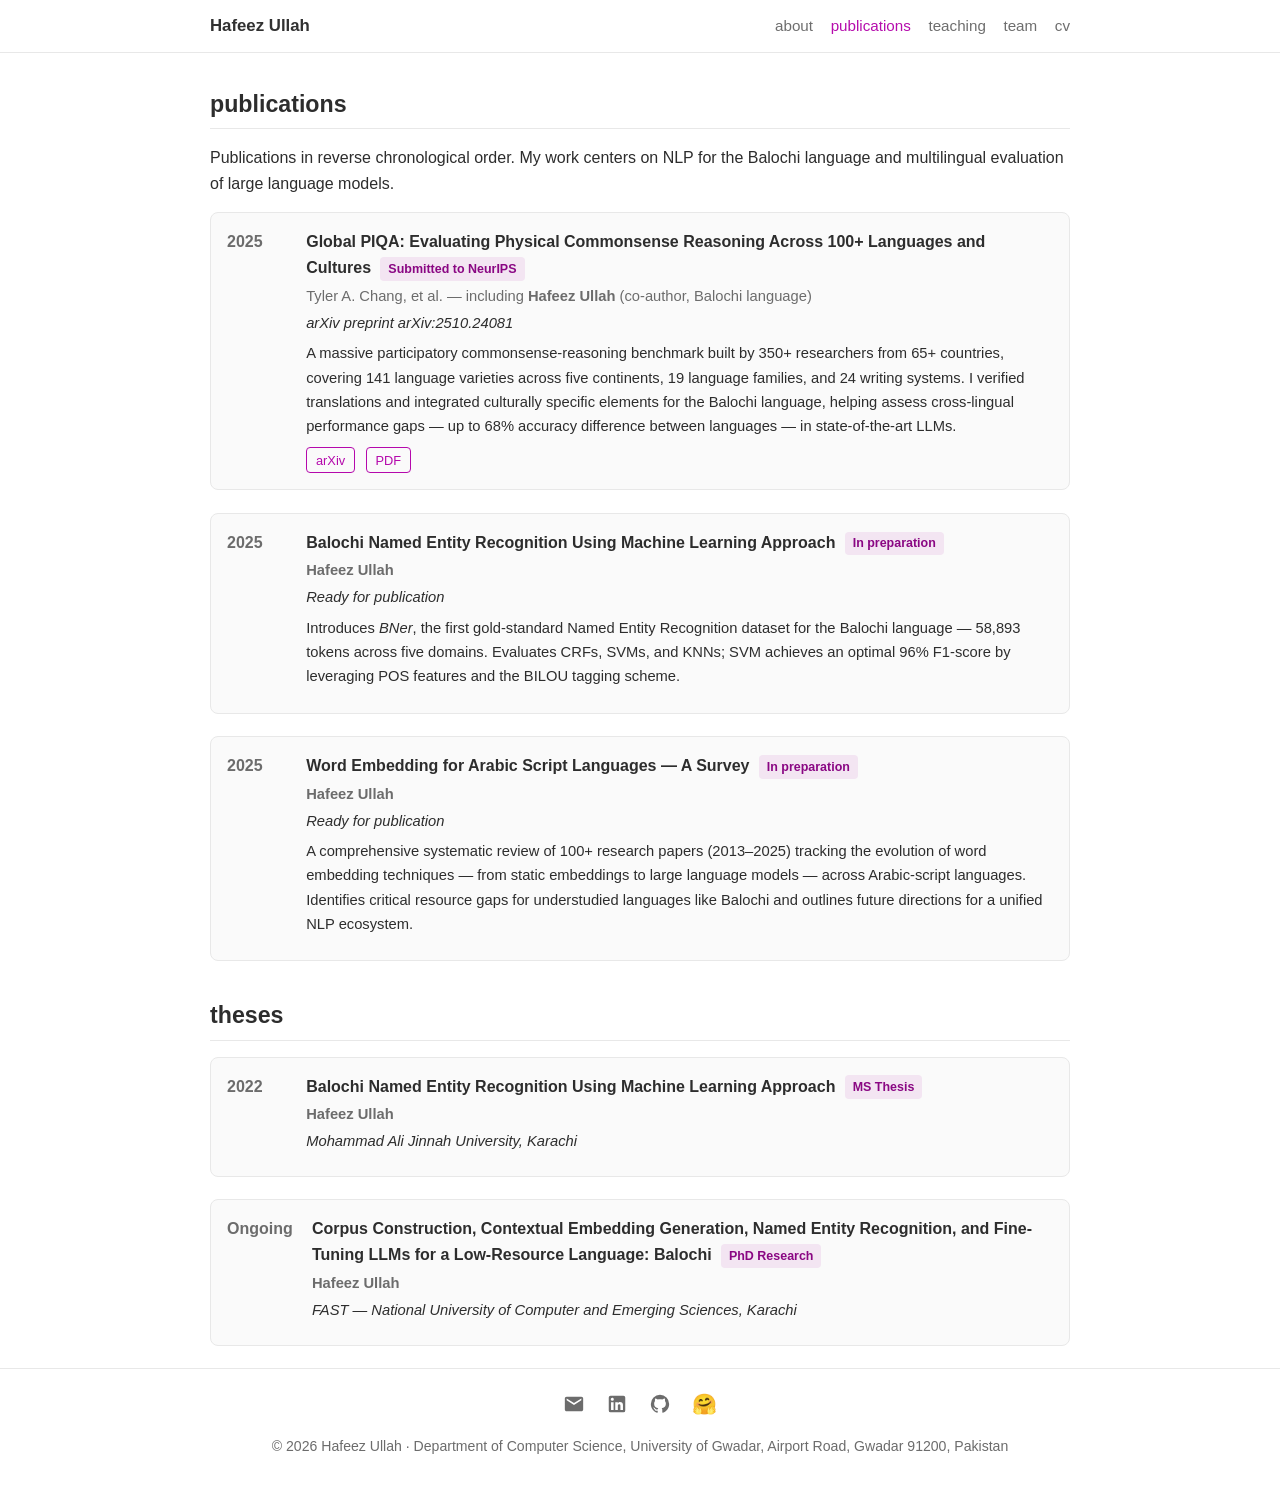
==== publications.html @ c69b8f65 "Personal academic website: about, publications, teaching, team, CV Co-Authored-By: Claude Fable 5 <n" ====
<!DOCTYPE html>
<html lang="en">
<head>
  <meta charset="UTF-8">
  <meta name="viewport" content="width=device-width, initial-scale=1.0">
  <title>Publications — Hafeez Ullah</title>
  <meta name="description" content="Publications by Hafeez Ullah — Balochi NLP, low-resource languages, and multilingual LLM evaluation.">
  <link rel="stylesheet" href="assets/css/style.css">
  <link rel="icon" href="data:image/svg+xml,<svg xmlns=%22http://www.w3.org/2000/svg%22 viewBox=%220 0 100 100%22><text y=%22.9em%22 font-size=%2290%22>🎓</text></svg>">
</head>
<body>

<nav>
  <div class="nav-inner">
    <a class="nav-brand" href="index.html">Hafeez Ullah</a>
    <ul class="nav-links">
      <li><a href="index.html">about</a></li>
      <li><a href="publications.html" class="active">publications</a></li>
      <li><a href="teaching.html">teaching</a></li>
      <li><a href="team.html">team</a></li>
      <li><a href="cv.html">cv</a></li>
    </ul>
  </div>
</nav>

<main class="container">
  <h2 style="margin-top:2rem;">publications</h2>
  <p>Publications in reverse chronological order. My work centers on NLP for the Balochi language and multilingual evaluation of large language models.</p>

  <div class="pub">
    <div class="pub-year">2025</div>
    <div class="pub-body">
      <div class="pub-title">Global PIQA: Evaluating Physical Commonsense Reasoning Across 100+ Languages and Cultures <span class="badge">Submitted to NeurIPS</span></div>
      <div class="pub-authors">Tyler A. Chang, et al. — including <strong>Hafeez Ullah</strong> (co-author, Balochi language)</div>
      <div class="pub-venue">arXiv preprint arXiv:2510.24081</div>
      <div class="pub-summary">
        A massive participatory commonsense-reasoning benchmark built by 350+ researchers from 65+ countries,
        covering 141 language varieties across five continents, 19 language families, and 24 writing systems.
        I verified translations and integrated culturally specific elements for the Balochi language, helping
        assess cross-lingual performance gaps — up to 68% accuracy difference between languages — in
        state-of-the-art LLMs.
      </div>
      <div class="pub-links">
        <a href="https://arxiv.org/abs/2510.24081" target="_blank" rel="noopener">arXiv</a>
        <a href="https://arxiv.org/pdf/2510.24081" target="_blank" rel="noopener">PDF</a>
      </div>
    </div>
  </div>

  <div class="pub">
    <div class="pub-year">2025</div>
    <div class="pub-body">
      <div class="pub-title">Balochi Named Entity Recognition Using Machine Learning Approach <span class="badge">In preparation</span></div>
      <div class="pub-authors"><strong>Hafeez Ullah</strong></div>
      <div class="pub-venue">Ready for publication</div>
      <div class="pub-summary">
        Introduces <em>BNer</em>, the first gold-standard Named Entity Recognition dataset for the Balochi
        language — 58,893 tokens across five domains. Evaluates CRFs, SVMs, and KNNs; SVM achieves an
        optimal 96% F1-score by leveraging POS features and the BILOU tagging scheme.
      </div>
    </div>
  </div>

  <div class="pub">
    <div class="pub-year">2025</div>
    <div class="pub-body">
      <div class="pub-title">Word Embedding for Arabic Script Languages — A Survey <span class="badge">In preparation</span></div>
      <div class="pub-authors"><strong>Hafeez Ullah</strong></div>
      <div class="pub-venue">Ready for publication</div>
      <div class="pub-summary">
        A comprehensive systematic review of 100+ research papers (2013–2025) tracking the evolution of word
        embedding techniques — from static embeddings to large language models — across Arabic-script
        languages. Identifies critical resource gaps for understudied languages like Balochi and outlines
        future directions for a unified NLP ecosystem.
      </div>
    </div>
  </div>

  <h2>theses</h2>

  <div class="pub">
    <div class="pub-year">2022</div>
    <div class="pub-body">
      <div class="pub-title">Balochi Named Entity Recognition Using Machine Learning Approach <span class="badge">MS Thesis</span></div>
      <div class="pub-authors"><strong>Hafeez Ullah</strong></div>
      <div class="pub-venue">Mohammad Ali Jinnah University, Karachi</div>
    </div>
  </div>

  <div class="pub">
    <div class="pub-year">Ongoing</div>
    <div class="pub-body">
      <div class="pub-title">Corpus Construction, Contextual Embedding Generation, Named Entity Recognition, and Fine-Tuning LLMs for a Low-Resource Language: Balochi <span class="badge">PhD Research</span></div>
      <div class="pub-authors"><strong>Hafeez Ullah</strong></div>
      <div class="pub-venue">FAST — National University of Computer and Emerging Sciences, Karachi</div>
    </div>
  </div>
</main>

<footer>
  <div class="social">
    <a href="mailto:hafeezullah@ug.edu.pk" title="Email" aria-label="Email">
      <svg viewBox="0 0 24 24"><path d="M20 4H4c-1.1 0-2 .9-2 2v12c0 1.1.9 2 2 2h16c1.1 0 2-.9 2-2V6c0-1.1-.9-2-2-2zm0 4-8 5-8-5V6l8 5 8-5v2z"/></svg>
    </a>
    <a href="https://www.linkedin.com/in/hafeez-ullah-7a5328353/" target="_blank" rel="noopener" title="LinkedIn" aria-label="LinkedIn">
      <svg viewBox="0 0 24 24"><path d="M19 3a2 2 0 0 1 2 2v14a2 2 0 0 1-2 2H5a2 2 0 0 1-2-2V5a2 2 0 0 1 2-2h14m-.5 15.5v-5.3a3.26 3.26 0 0 0-3.26-3.26c-.85 0-1.84.52-2.32 1.3v-1.11h-2.79v8.37h2.79v-4.93c0-.77.62-1.4 1.39-1.4a1.4 1.4 0 0 1 1.4 1.4v4.93h2.79M6.88 8.56a1.68 1.68 0 0 0 1.68-1.68c0-.93-.75-1.69-1.68-1.69a1.69 1.69 0 0 0-1.69 1.69c0 .93.76 1.68 1.69 1.68m1.39 9.94v-8.37H5.5v8.37h2.77z"/></svg>
    </a>
    <a href="https://github.com/hafeezug" target="_blank" rel="noopener" title="GitHub" aria-label="GitHub">
      <svg viewBox="0 0 24 24"><path d="M12 2A10 10 0 0 0 2 12c0 4.42 2.87 8.17 6.84 9.5.5.08.66-.23.66-.5v-1.69c-2.77.6-3.36-1.34-3.36-1.34-.46-1.16-1.11-1.47-1.11-1.47-.91-.62.07-.6.07-.6 1 .07 1.53 1.03 1.53 1.03.87 1.52 2.34 1.07 2.91.83.09-.65.35-1.09.63-1.34-2.22-.25-4.55-1.11-4.55-4.92 0-1.11.38-2 1.03-2.71-.1-.25-.45-1.29.1-2.64 0 0 .84-.27 2.75 1.02.79-.22 1.65-.33 2.5-.33s1.71.11 2.5.33c1.91-1.29 2.75-1.02 2.75-1.02.55 1.35.2 2.39.1 2.64.65.71 1.03 1.6 1.03 2.71 0 3.82-2.34 4.66-4.57 4.91.36.31.69.92.69 1.85V21c0 .27.16.59.67.5C19.14 20.16 22 16.42 22 12A10 10 0 0 0 12 2z"/></svg>
    </a>
    <a href="https://huggingface.co/hafeez007" target="_blank" rel="noopener" title="Hugging Face" aria-label="Hugging Face" style="font-size:20px; line-height:22px;">🤗</a>
  </div>
  <div>© 2026 Hafeez Ullah · Department of Computer Science, University of Gwadar, Airport Road, Gwadar 91200, Pakistan</div>
</footer>

</body>
</html>
---- assets/css/style.css ----
/* Academic personal site — inspired by al-folio */
:root {
  --bg: #ffffff;
  --text: #2d2d2d;
  --muted: #6c6c6c;
  --accent: #b509ac;
  --accent-dark: #8a0783;
  --border: #e8e8e8;
  --card: #fafafa;
  --badge-bg: #f3e5f2;
}
@media (prefers-color-scheme: dark) {
  :root {
    --bg: #1c1c1d;
    --text: #e4e4e4;
    --muted: #a0a0a0;
    --accent: #d465ce;
    --accent-dark: #e08ddb;
    --border: #333;
    --card: #242425;
    --badge-bg: #3a2139;
  }
}
* { margin: 0; padding: 0; box-sizing: border-box; }
html { scroll-behavior: smooth; }
body {
  font-family: "Segoe UI", Roboto, "Helvetica Neue", Arial, sans-serif;
  background: var(--bg);
  color: var(--text);
  line-height: 1.65;
  font-size: 16px;
}
.container { max-width: 900px; margin: 0 auto; padding: 0 1.25rem; }

/* Navigation */
nav {
  border-bottom: 1px solid var(--border);
  position: sticky; top: 0;
  background: var(--bg);
  z-index: 10;
  opacity: 0.98;
}
.nav-inner {
  max-width: 900px; margin: 0 auto; padding: 0.75rem 1.25rem;
  display: flex; align-items: center; justify-content: space-between;
  flex-wrap: wrap; gap: 0.5rem;
}
.nav-brand { font-weight: 600; font-size: 1.05rem; color: var(--text); text-decoration: none; }
.nav-brand:hover { color: var(--accent); }
.nav-links { display: flex; gap: 1.1rem; flex-wrap: wrap; list-style: none; }
.nav-links a { color: var(--muted); text-decoration: none; font-size: 0.95rem; }
.nav-links a:hover, .nav-links a.active { color: var(--accent); }

/* Header / hero */
header.hero { padding: 2.5rem 0 1.5rem; }
.hero-grid { display: flex; gap: 2rem; align-items: flex-start; flex-wrap: wrap; }
.hero-text { flex: 1 1 420px; }
.hero-photo { flex: 0 0 auto; text-align: center; }
.hero-photo img {
  width: 210px; height: 210px; object-fit: cover;
  border-radius: 8px; border: 1px solid var(--border);
}
.hero-photo .caption { font-size: 0.85rem; color: var(--muted); margin-top: 0.5rem; }
h1 { font-size: 2.1rem; font-weight: 650; margin-bottom: 0.25rem; }
h1 .accent { color: var(--accent); }
.subtitle { color: var(--muted); font-size: 1.05rem; margin-bottom: 1rem; }
.subtitle a { color: var(--accent); text-decoration: none; }

h2 {
  font-size: 1.45rem; font-weight: 600;
  margin: 2.2rem 0 1rem;
  padding-bottom: 0.3rem;
  border-bottom: 1px solid var(--border);
}
h3 { font-size: 1.1rem; font-weight: 600; margin: 1.4rem 0 0.5rem; }
p { margin-bottom: 0.9rem; }
a { color: var(--accent); }
a:hover { color: var(--accent-dark); }
ul.plain { list-style: none; }
main { padding-bottom: 2rem; min-height: 60vh; }

/* News table */
.news-item { display: flex; gap: 1.2rem; padding: 0.45rem 0; border-bottom: 1px dashed var(--border); }
.news-date { flex: 0 0 90px; color: var(--muted); font-size: 0.9rem; padding-top: 0.1rem; }
.news-body { flex: 1; }

/* Publications */
.pub {
  display: flex; gap: 1.2rem; margin-bottom: 1.4rem;
  padding: 1rem; background: var(--card);
  border: 1px solid var(--border); border-radius: 8px;
}
.pub-year { flex: 0 0 60px; font-weight: 600; color: var(--muted); }
.pub-body { flex: 1; }
.pub-title { font-weight: 600; margin-bottom: 0.15rem; }
.pub-authors { font-size: 0.92rem; color: var(--muted); margin-bottom: 0.15rem; }
.pub-venue { font-size: 0.92rem; font-style: italic; margin-bottom: 0.4rem; }
.pub-summary { font-size: 0.92rem; margin-bottom: 0.5rem; }
.pub-links a {
  display: inline-block; font-size: 0.8rem; text-decoration: none;
  border: 1px solid var(--accent); color: var(--accent);
  padding: 0.1rem 0.55rem; border-radius: 4px; margin-right: 0.4rem;
}
.pub-links a:hover { background: var(--accent); color: #fff; }
.badge {
  display: inline-block; font-size: 0.78rem; background: var(--badge-bg);
  color: var(--accent-dark); border-radius: 4px; padding: 0.1rem 0.5rem;
  margin-left: 0.3rem; vertical-align: middle;
}

/* Cards (teaching / team) */
.card-grid { display: grid; grid-template-columns: repeat(auto-fill, minmax(250px, 1fr)); gap: 1rem; }
.card {
  background: var(--card); border: 1px solid var(--border);
  border-radius: 8px; padding: 1rem;
}
.card h3 { margin: 0 0 0.4rem; font-size: 1.02rem; }
.card p { font-size: 0.92rem; color: var(--muted); margin: 0; }

/* Team list */
.person { display: flex; align-items: center; gap: 0.9rem; padding: 0.55rem 0; border-bottom: 1px dashed var(--border); }
.person:last-child { border-bottom: none; }
.person-avatar {
  width: 42px; height: 42px; border-radius: 50%;
  background: var(--badge-bg); color: var(--accent-dark);
  display: flex; align-items: center; justify-content: center;
  font-weight: 600; font-size: 0.95rem; flex: 0 0 auto;
}
.person-name { font-weight: 550; }
.person-role { font-size: 0.88rem; color: var(--muted); }

/* CV page */
.cv-entry { margin-bottom: 1.3rem; }
.cv-entry .dates { color: var(--muted); font-size: 0.9rem; }
.cv-entry .org { color: var(--muted); }
.cv-entry ul { margin: 0.3rem 0 0 1.2rem; font-size: 0.95rem; }
.two-col { display: grid; grid-template-columns: 1fr 1fr; gap: 0 2rem; }
@media (max-width: 640px) { .two-col { grid-template-columns: 1fr; } }
.btn {
  display: inline-block; text-decoration: none; font-weight: 550;
  border: 1.5px solid var(--accent); color: var(--accent);
  padding: 0.4rem 1rem; border-radius: 6px; margin: 0.4rem 0 1rem;
}
.btn:hover { background: var(--accent); color: #fff; }

/* Footer */
footer {
  border-top: 1px solid var(--border);
  padding: 1.5rem 0 2rem; text-align: center;
  color: var(--muted); font-size: 0.88rem;
}
.social { display: flex; justify-content: center; gap: 1.3rem; margin-bottom: 0.8rem; }
.social a { color: var(--muted); text-decoration: none; }
.social a:hover { color: var(--accent); }
.social svg { width: 22px; height: 22px; fill: currentColor; }
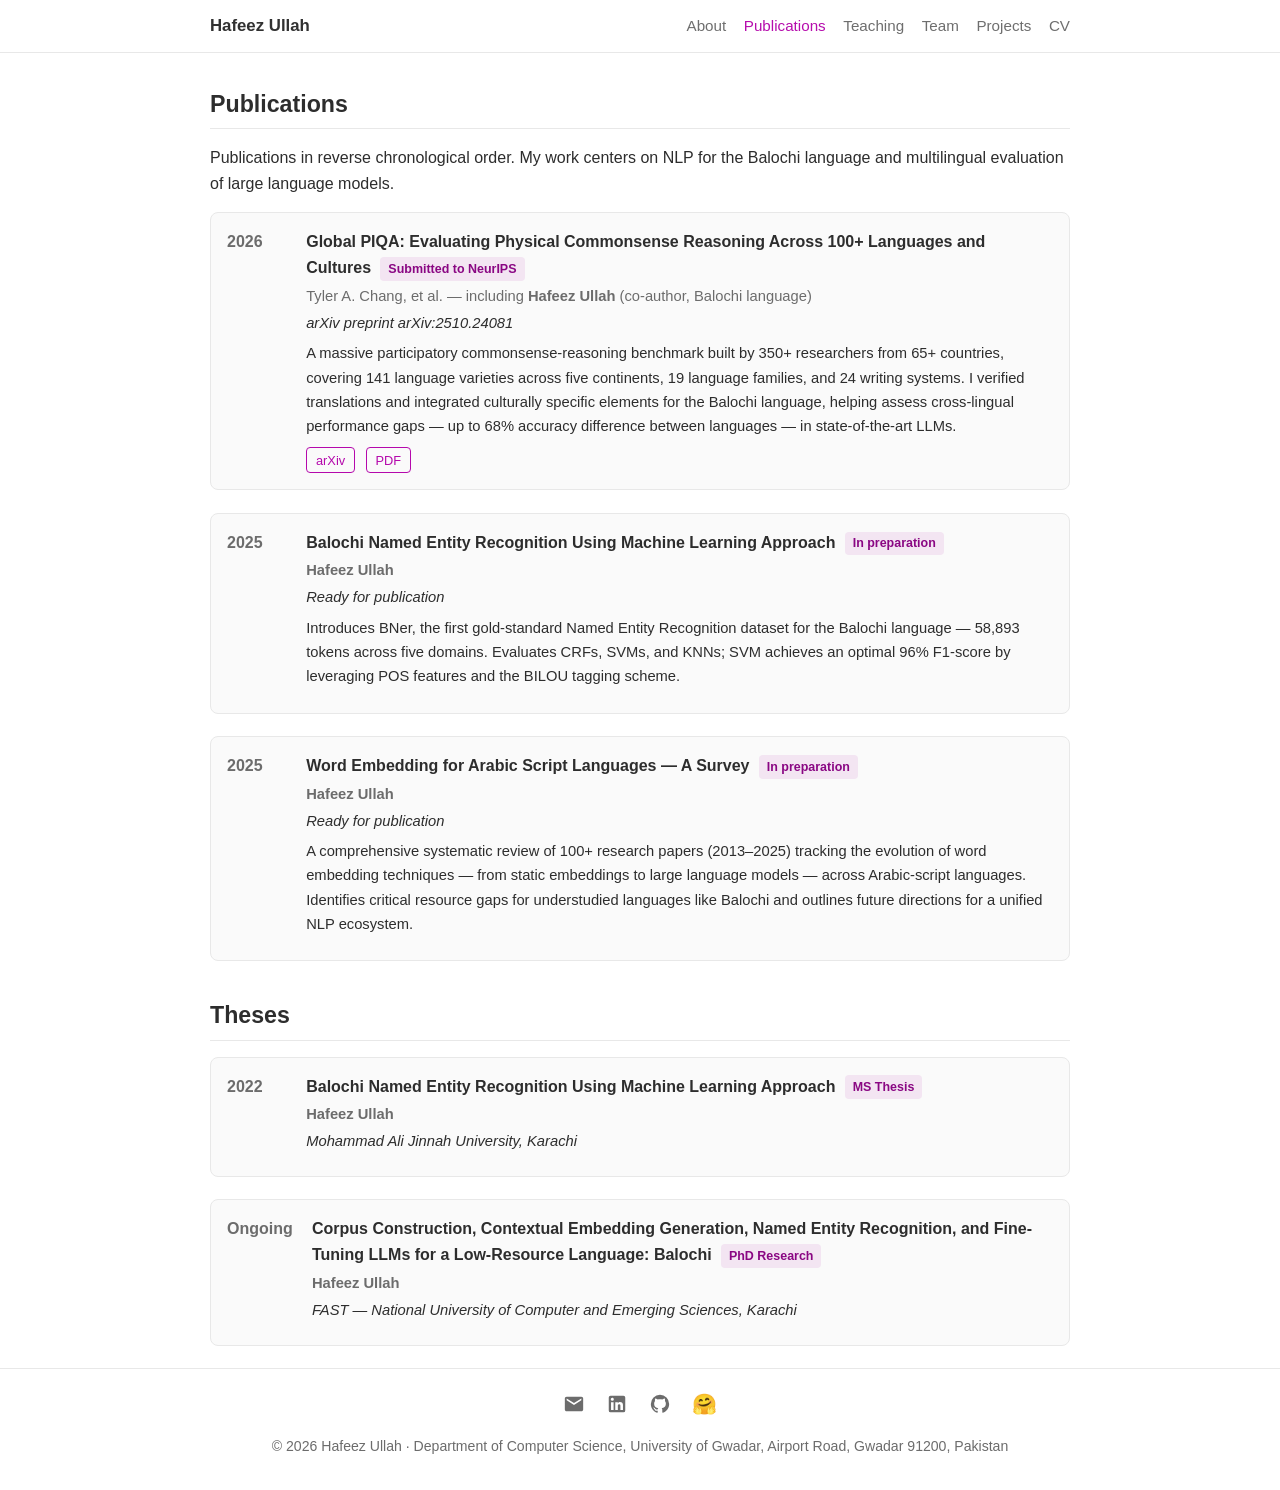
==== commit f54dac47: "Fix capitalization and update publication year Updated publication year and corrected capitalization" ====
--- a/publications.html
+++ b/publications.html
@@ -14,21 +14,22 @@
   <div class="nav-inner">
     <a class="nav-brand" href="index.html">Hafeez Ullah</a>
     <ul class="nav-links">
-      <li><a href="index.html">about</a></li>
-      <li><a href="publications.html" class="active">publications</a></li>
-      <li><a href="teaching.html">teaching</a></li>
-      <li><a href="team.html">team</a></li>
-      <li><a href="cv.html">cv</a></li>
+      <li><a href="index.html">About</a></li>
+      <li><a href="publications.html" class="active">Publications</a></li>
+      <li><a href="teaching.html">Teaching</a></li>
+      <li><a href="team.html">Team</a></li>
+      <li><a href="projects.html">Projects</a></li>
+      <li><a href="cv.html">CV</a></li>
     </ul>
   </div>
 </nav>
 
 <main class="container">
-  <h2 style="margin-top:2rem;">publications</h2>
+  <h2 style="margin-top:2rem;">Publications</h2>
   <p>Publications in reverse chronological order. My work centers on NLP for the Balochi language and multilingual evaluation of large language models.</p>
 
   <div class="pub">
-    <div class="pub-year">2025</div>
+    <div class="pub-year">2026</div>
     <div class="pub-body">
       <div class="pub-title">Global PIQA: Evaluating Physical Commonsense Reasoning Across 100+ Languages and Cultures <span class="badge">Submitted to NeurIPS</span></div>
       <div class="pub-authors">Tyler A. Chang, et al. — including <strong>Hafeez Ullah</strong> (co-author, Balochi language)</div>
@@ -54,7 +55,7 @@
       <div class="pub-authors"><strong>Hafeez Ullah</strong></div>
       <div class="pub-venue">Ready for publication</div>
       <div class="pub-summary">
-        Introduces <em>BNer</em>, the first gold-standard Named Entity Recognition dataset for the Balochi
+        Introduces BNer, the first gold-standard Named Entity Recognition dataset for the Balochi
         language — 58,893 tokens across five domains. Evaluates CRFs, SVMs, and KNNs; SVM achieves an
         optimal 96% F1-score by leveraging POS features and the BILOU tagging scheme.
       </div>
@@ -76,7 +77,7 @@
     </div>
   </div>
 
-  <h2>theses</h2>
+  <h2>Theses</h2>
 
   <div class="pub">
     <div class="pub-year">2022</div>
